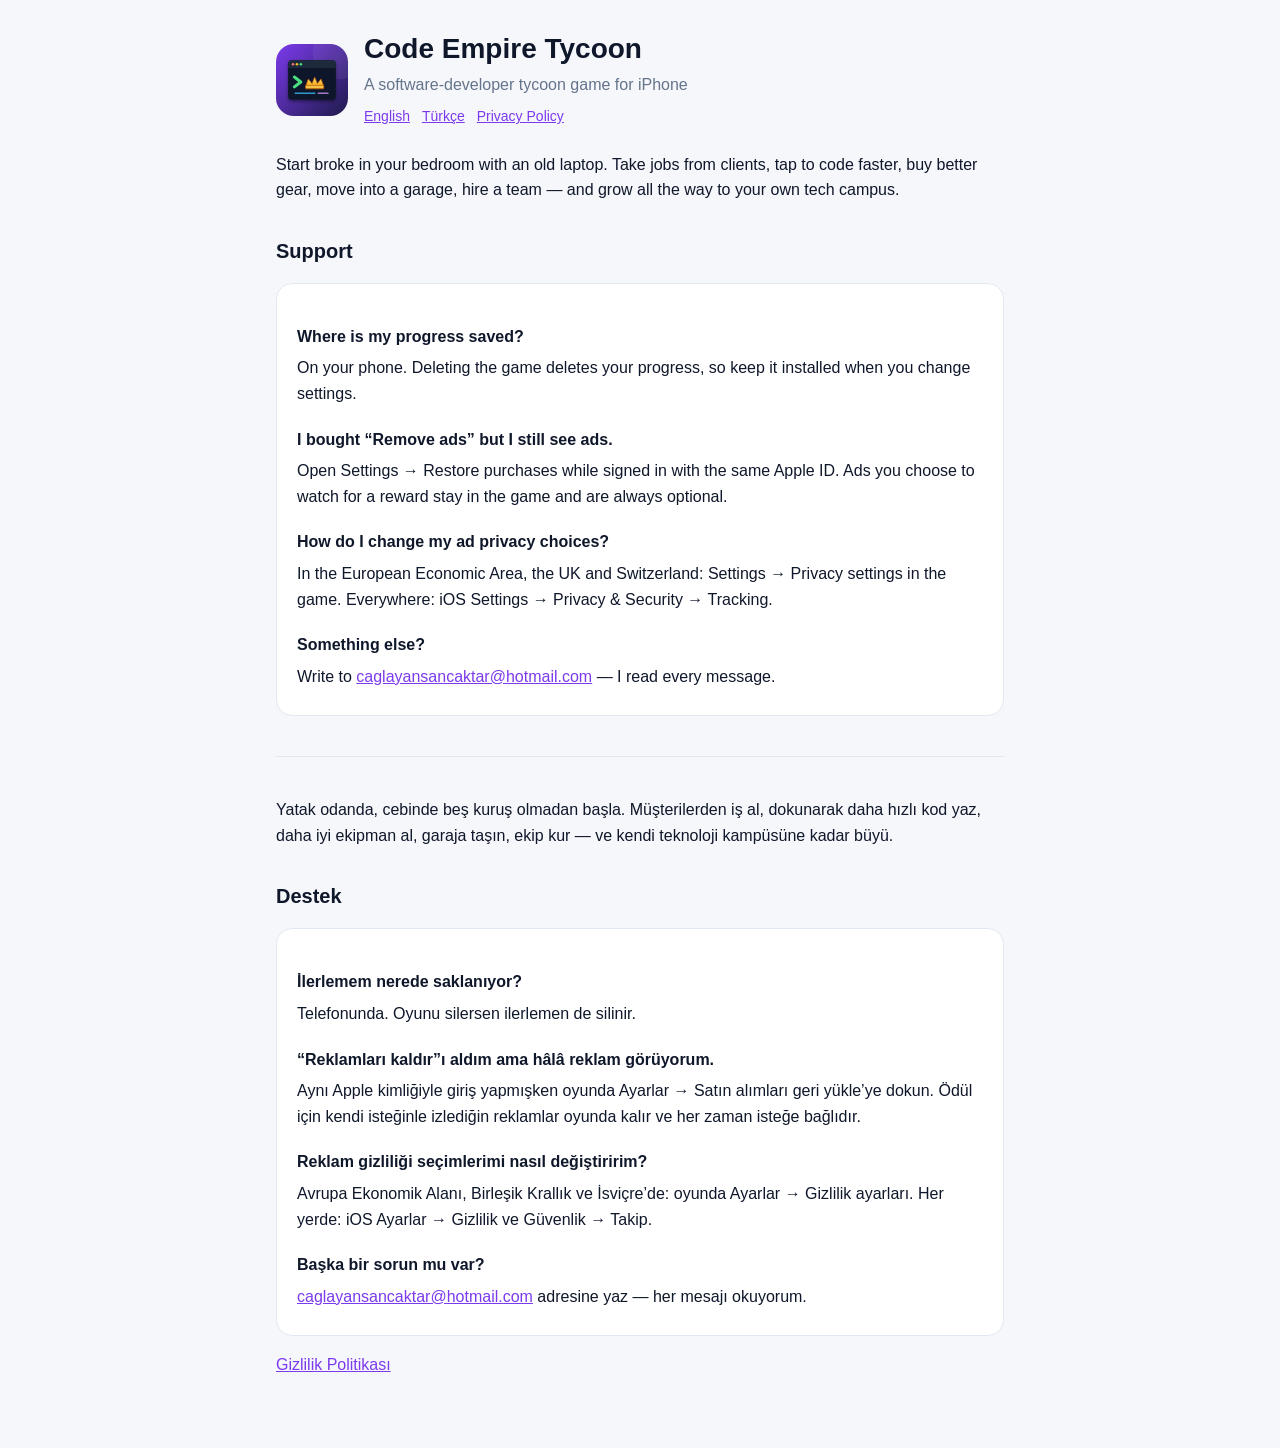
==== code-empire-tycoon/index.html @ f24c53d8 "Add the Code Empire Tycoon support page, privacy policy and app-ads.txt" ====
<!doctype html>
<html lang="en">
  <head>
    <meta charset="utf-8" />
    <meta name="viewport" content="width=device-width, initial-scale=1" />
    <title>Code Empire Tycoon</title>
    <meta name="description" content="Start broke in your bedroom, take client jobs and grow a software empire. A tycoon game for iPhone." />
    <link rel="stylesheet" href="../site.css" />
  </head>
  <body>
    <main>
      <header class="hero">
        <img src="icon.svg" alt="Code Empire Tycoon icon" />
        <div>
          <h1>Code Empire Tycoon</h1>
          <p class="muted">A software-developer tycoon game for iPhone</p>
          <nav class="lang"><a href="#en">English</a><a href="#tr">Türkçe</a><a href="privacy/">Privacy Policy</a></nav>
        </div>
      </header>

      <section id="en">
        <p>
          Start broke in your bedroom with an old laptop. Take jobs from clients, tap to code faster, buy better
          gear, move into a garage, hire a team — and grow all the way to your own tech campus.
        </p>

        <h2>Support</h2>
        <div class="card">
          <h3>Where is my progress saved?</h3>
          <p>On your phone. Deleting the game deletes your progress, so keep it installed when you change settings.</p>
          <h3>I bought “Remove ads” but I still see ads.</h3>
          <p>
            Open Settings → Restore purchases while signed in with the same Apple ID. Ads you choose to watch for
            a reward stay in the game and are always optional.
          </p>
          <h3>How do I change my ad privacy choices?</h3>
          <p>
            In the European Economic Area, the UK and Switzerland: Settings → Privacy settings in the game.
            Everywhere: iOS Settings → Privacy &amp; Security → Tracking.
          </p>
          <h3>Something else?</h3>
          <p>
            Write to <a href="mailto:caglayansancaktar@hotmail.com">caglayansancaktar@hotmail.com</a> — I read
            every message.
          </p>
        </div>
      </section>

      <hr />

      <section id="tr" lang="tr">
        <p>
          Yatak odanda, cebinde beş kuruş olmadan başla. Müşterilerden iş al, dokunarak daha hızlı kod yaz, daha
          iyi ekipman al, garaja taşın, ekip kur — ve kendi teknoloji kampüsüne kadar büyü.
        </p>

        <h2>Destek</h2>
        <div class="card">
          <h3>İlerlemem nerede saklanıyor?</h3>
          <p>Telefonunda. Oyunu silersen ilerlemen de silinir.</p>
          <h3>“Reklamları kaldır”ı aldım ama hâlâ reklam görüyorum.</h3>
          <p>
            Aynı Apple kimliğiyle giriş yapmışken oyunda Ayarlar → Satın alımları geri yükle’ye dokun. Ödül için
            kendi isteğinle izlediğin reklamlar oyunda kalır ve her zaman isteğe bağlıdır.
          </p>
          <h3>Reklam gizliliği seçimlerimi nasıl değiştiririm?</h3>
          <p>
            Avrupa Ekonomik Alanı, Birleşik Krallık ve İsviçre’de: oyunda Ayarlar → Gizlilik ayarları. Her yerde:
            iOS Ayarlar → Gizlilik ve Güvenlik → Takip.
          </p>
          <h3>Başka bir sorun mu var?</h3>
          <p>
            <a href="mailto:caglayansancaktar@hotmail.com">caglayansancaktar@hotmail.com</a> adresine yaz — her
            mesajı okuyorum.
          </p>
        </div>
        <p><a href="privacy/#tr">Gizlilik Politikası</a></p>
      </section>
    </main>
  </body>
</html>
---- site.css ----
:root {
  color-scheme: light;
  --bg: #f6f7fb;
  --card: #ffffff;
  --text: #0f172a;
  --muted: #64748b;
  --line: #e2e8f0;
  --accent: #7c3aed;
}

@media (prefers-color-scheme: dark) {
  :root {
    color-scheme: dark;
    --bg: #0f1424;
    --card: #151b2e;
    --text: #e5e7eb;
    --muted: #94a3b8;
    --line: #273153;
    --accent: #a78bfa;
  }
}

* {
  box-sizing: border-box;
}

body {
  margin: 0;
  background: var(--bg);
  color: var(--text);
  font: 16px/1.6 -apple-system, BlinkMacSystemFont, 'Segoe UI', Roboto, sans-serif;
}

main {
  max-width: 760px;
  margin: 0 auto;
  padding: 32px 16px 64px;
}

header.hero {
  display: flex;
  align-items: center;
  gap: 16px;
  margin-bottom: 24px;
}

header.hero img {
  width: 72px;
  height: 72px;
  border-radius: 18px;
}

h1 {
  font-size: 28px;
  line-height: 1.2;
  margin: 0;
}

h2 {
  font-size: 20px;
  margin: 32px 0 8px;
}

h3 {
  font-size: 16px;
  margin: 20px 0 4px;
}

p,
li {
  margin: 6px 0;
}

.muted {
  color: var(--muted);
}

a {
  color: var(--accent);
}

.card {
  background: var(--card);
  border: 1px solid var(--line);
  border-radius: 16px;
  padding: 20px;
  margin: 16px 0;
}

nav.lang {
  display: flex;
  gap: 12px;
  margin: 8px 0 0;
  font-size: 14px;
}

hr {
  border: none;
  border-top: 1px solid var(--line);
  margin: 40px 0;
}
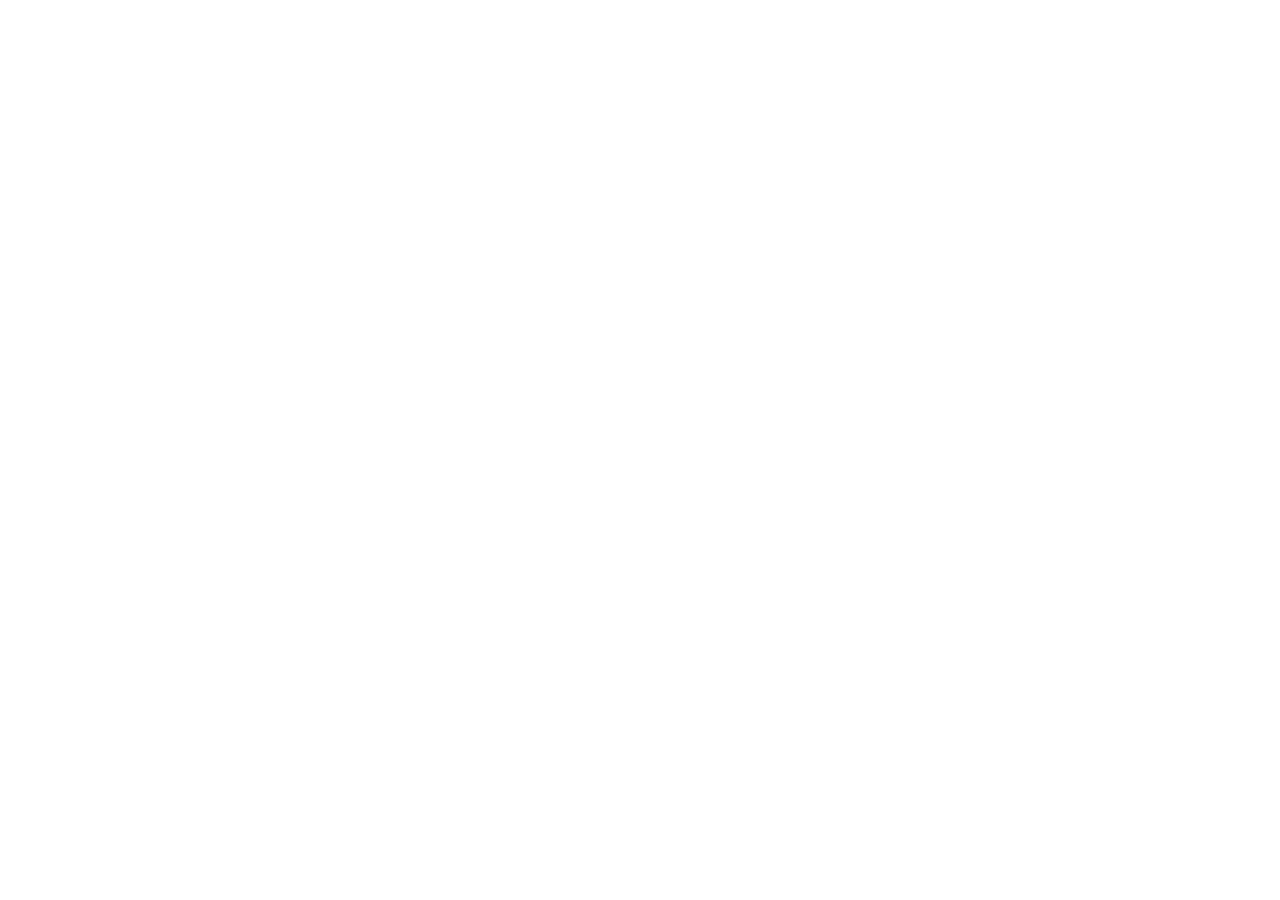
==== commit 8a6d6749: "Code Empire Tycoon moved to its own website: support and privacy redirect there The game's pages now" ====
--- a/code-empire-tycoon/index.html
+++ b/code-empire-tycoon/index.html
@@ -4,78 +4,17 @@
     <meta charset="utf-8" />
     <meta name="viewport" content="width=device-width, initial-scale=1" />
     <title>Code Empire Tycoon</title>
-    <meta name="description" content="Start broke in your bedroom, take client jobs and grow a software empire. A tycoon game for iPhone." />
-    <link rel="stylesheet" href="../site.css" />
+    <meta name="robots" content="noindex" />
+    <link rel="canonical" href="https://code-empire-tycoon-cg45.web.app/en/support" />
+    <meta http-equiv="refresh" content="0; url=https://code-empire-tycoon-cg45.web.app/en/support" />
+    <script>location.replace((navigator.language || '').toLowerCase().startsWith('tr') ? 'https://code-empire-tycoon-cg45.web.app/destek' : 'https://code-empire-tycoon-cg45.web.app/en/support');</script>
+    <link rel="stylesheet" href="/site.css" />
   </head>
   <body>
     <main>
-      <header class="hero">
-        <img src="icon.svg" alt="Code Empire Tycoon icon" />
-        <div>
-          <h1>Code Empire Tycoon</h1>
-          <p class="muted">A software-developer tycoon game for iPhone</p>
-          <nav class="lang"><a href="#en">English</a><a href="#tr">Türkçe</a><a href="privacy/">Privacy Policy</a></nav>
-        </div>
-      </header>
-
-      <section id="en">
-        <p>
-          Start broke in your bedroom with an old laptop. Take jobs from clients, tap to code faster, buy better
-          gear, move into a garage, hire a team — and grow all the way to your own tech campus.
-        </p>
-
-        <h2>Support</h2>
-        <div class="card">
-          <h3>Where is my progress saved?</h3>
-          <p>On your phone. Deleting the game deletes your progress, so keep it installed when you change settings.</p>
-          <h3>I bought “Remove ads” but I still see ads.</h3>
-          <p>
-            Open Settings → Restore purchases while signed in with the same Apple ID. Ads you choose to watch for
-            a reward stay in the game and are always optional.
-          </p>
-          <h3>How do I change my ad privacy choices?</h3>
-          <p>
-            In the European Economic Area, the UK and Switzerland: Settings → Privacy settings in the game.
-            Everywhere: iOS Settings → Privacy &amp; Security → Tracking.
-          </p>
-          <h3>Something else?</h3>
-          <p>
-            Write to <a href="mailto:caglayansancaktar@hotmail.com">caglayansancaktar@hotmail.com</a> — I read
-            every message.
-          </p>
-        </div>
-      </section>
-
-      <hr />
-
-      <section id="tr" lang="tr">
-        <p>
-          Yatak odanda, cebinde beş kuruş olmadan başla. Müşterilerden iş al, dokunarak daha hızlı kod yaz, daha
-          iyi ekipman al, garaja taşın, ekip kur — ve kendi teknoloji kampüsüne kadar büyü.
-        </p>
-
-        <h2>Destek</h2>
-        <div class="card">
-          <h3>İlerlemem nerede saklanıyor?</h3>
-          <p>Telefonunda. Oyunu silersen ilerlemen de silinir.</p>
-          <h3>“Reklamları kaldır”ı aldım ama hâlâ reklam görüyorum.</h3>
-          <p>
-            Aynı Apple kimliğiyle giriş yapmışken oyunda Ayarlar → Satın alımları geri yükle’ye dokun. Ödül için
-            kendi isteğinle izlediğin reklamlar oyunda kalır ve her zaman isteğe bağlıdır.
-          </p>
-          <h3>Reklam gizliliği seçimlerimi nasıl değiştiririm?</h3>
-          <p>
-            Avrupa Ekonomik Alanı, Birleşik Krallık ve İsviçre’de: oyunda Ayarlar → Gizlilik ayarları. Her yerde:
-            iOS Ayarlar → Gizlilik ve Güvenlik → Takip.
-          </p>
-          <h3>Başka bir sorun mu var?</h3>
-          <p>
-            <a href="mailto:caglayansancaktar@hotmail.com">caglayansancaktar@hotmail.com</a> adresine yaz — her
-            mesajı okuyorum.
-          </p>
-        </div>
-        <p><a href="privacy/#tr">Gizlilik Politikası</a></p>
-      </section>
+      <h1>Code Empire Tycoon</h1>
+      <p>This page has moved: <a href="https://code-empire-tycoon-cg45.web.app/en/support">Support</a></p>
+      <p lang="tr">Bu sayfa taşındı: <a href="https://code-empire-tycoon-cg45.web.app/destek">Destek</a></p>
     </main>
   </body>
 </html>
